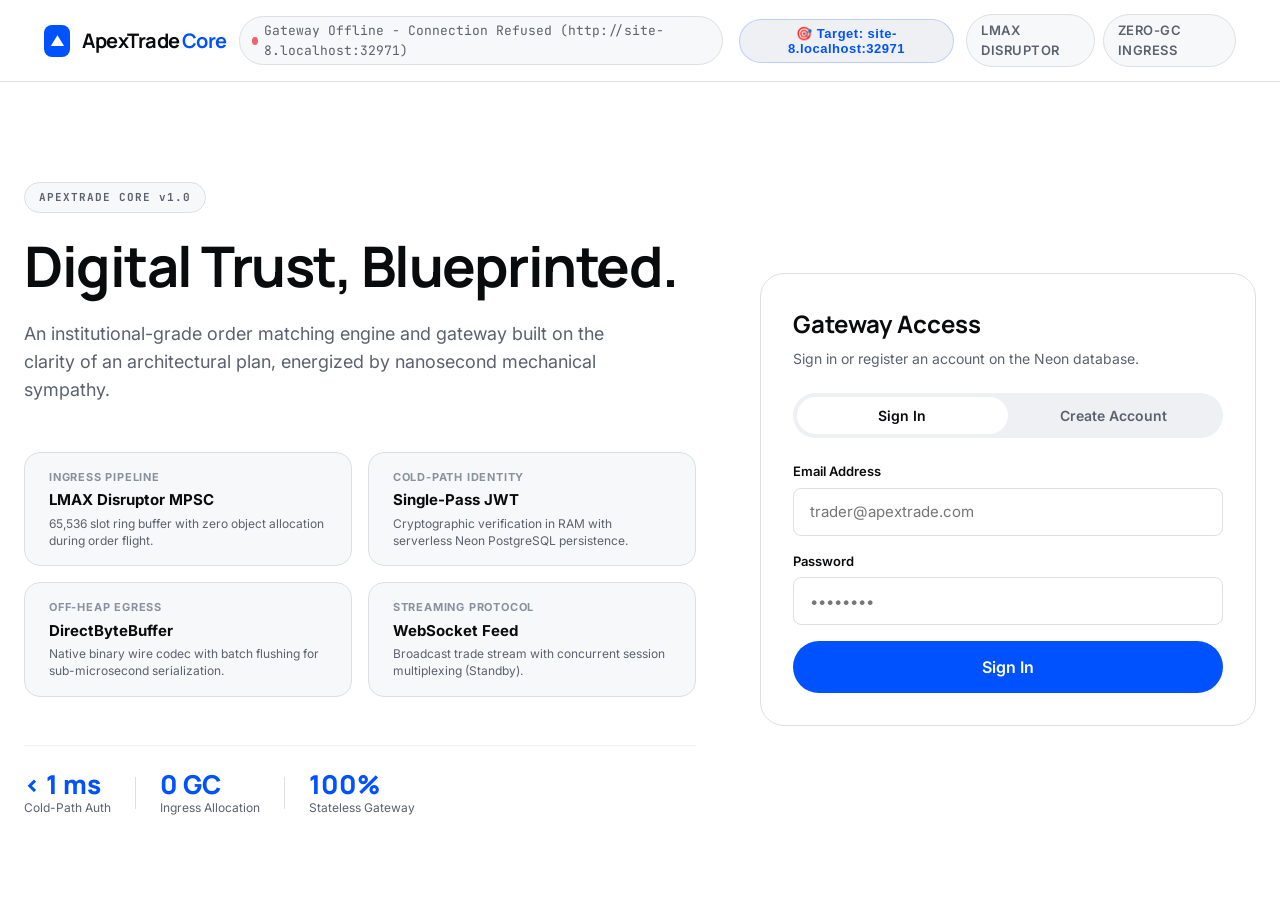
==== backend/apextrade-gateway/src/main/resources/static/index.html @ d6c696f5 "fix(core): unify userId-orderId parameter contract, egress flush telemetry & cloud auto-host detecti" ====
<!DOCTYPE html>
<html lang="en">
<head>
  <meta charset="UTF-8">
  <meta name="viewport" content="width=device-width, initial-scale=1.0">
  <title>ApexTrade Core // Digital Trust, Blueprinted</title>
  
  <!-- Google Fonts: Manrope (Headlines) & Inter (UI/Body) & JetBrains Mono (Terminal) -->
  <link rel="preconnect" href="https://fonts.googleapis.com">
  <link rel="preconnect" href="https://fonts.gstatic.com" crossorigin>
  <link href="https://fonts.googleapis.com/css2?family=Inter:wght@400;500;600;700&family=JetBrains+Mono:wght@400;500;700&family=Manrope:wght@400;600;700;800&display=swap" rel="stylesheet">
  
  <link rel="stylesheet" href="css/style.css">
</head>
<body>
  <div id="app-container">

    <!-- Global Header / Navigation -->
    <header class="coinbase-nav">
      <div class="nav-container">
        <div class="nav-brand">
          <div class="brand-glyph">▲</div>
          <span class="brand-name">ApexTrade<span class="brand-sub">Core</span></span>
          <div class="gateway-status-pill" id="gateway-indicator">
            <span class="status-dot dot-pending" id="gateway-dot"></span>
            <span id="gateway-status-text" class="status-text font-mono">Connecting...</span>
          </div>
        </div>

        <div class="nav-controls">
          <button type="button" id="btn-toggle-env" class="pill-tag btn-env" title="Toggle between Render Cloud and Localhost">
            ⚡ Target: Cloud (Render)
          </button>
          <div class="nav-specs-group">
            <span class="pill-tag">LMAX DISRUPTOR</span>
            <span class="pill-tag">ZERO-GC INGRESS</span>
          </div>
        </div>
      </div>
    </header>

    <!-- ==================== VIEW 1: HERO & AUTH GATE ==================== -->
    <section id="welcome-view" class="view active">
      <div class="hero-section">
        <div class="hero-container">
          
          <!-- Left Column: Architectural Plan & Value Prop -->
          <div class="hero-content">
            <div class="hero-badge-tag">APEXTRADE CORE v1.0</div>
            <h1 class="hero-headline">Digital Trust, Blueprinted.</h1>
            <p class="hero-subtext">
              An institutional-grade order matching engine and gateway built on the clarity of an architectural plan, energized by nanosecond mechanical sympathy.
            </p>

            <div class="hero-feature-grid">
              <div class="feature-card">
                <div class="feature-label">INGRESS PIPELINE</div>
                <div class="feature-value">LMAX Disruptor MPSC</div>
                <div class="feature-detail">65,536 slot ring buffer with zero object allocation during order flight.</div>
              </div>
              <div class="feature-card">
                <div class="feature-label">COLD-PATH IDENTITY</div>
                <div class="feature-value">Single-Pass JWT</div>
                <div class="feature-detail">Cryptographic verification in RAM with serverless Neon PostgreSQL persistence.</div>
              </div>
              <div class="feature-card">
                <div class="feature-label">OFF-HEAP EGRESS</div>
                <div class="feature-value">DirectByteBuffer</div>
                <div class="feature-detail">Native binary wire codec with batch flushing for sub-microsecond serialization.</div>
              </div>
              <div class="feature-card">
                <div class="feature-label">STREAMING PROTOCOL</div>
                <div class="feature-value">WebSocket Feed</div>
                <div class="feature-detail">Broadcast trade stream with concurrent session multiplexing (Standby).</div>
              </div>
            </div>

            <div class="hero-proof-strip">
              <div class="proof-item">
                <span class="proof-number">&lt; 1 ms</span>
                <span class="proof-label">Cold-Path Auth</span>
              </div>
              <div class="proof-divider"></div>
              <div class="proof-item">
                <span class="proof-number">0 GC</span>
                <span class="proof-label">Ingress Allocation</span>
              </div>
              <div class="proof-divider"></div>
              <div class="proof-item">
                <span class="proof-number">100%</span>
                <span class="proof-label">Stateless Gateway</span>
              </div>
            </div>
          </div>

          <!-- Right Column: Interactive Auth Gate / Launchpad -->
          <div class="hero-interactive">
            
            <!-- AUTH CARD: When unauthenticated -->
            <div id="auth-container" class="coinbase-card auth-card">
              <div class="auth-header">
                <h2 class="auth-title">Gateway Access</h2>
                <p class="auth-subtitle">Sign in or register an account on the Neon database.</p>
              </div>

              <!-- Segmented Pill Tabs -->
              <div class="segmented-control" role="tablist">
                <button type="button" class="tab-btn active" id="tab-login" data-tab="login">Sign In</button>
                <button type="button" class="tab-btn" id="tab-register" data-tab="register">Create Account</button>
              </div>

              <!-- Alert Banner -->
              <div id="auth-alert" class="alert-banner hidden"></div>

              <!-- LOGIN FORM -->
              <form id="form-login" class="coinbase-form" novalidate>
                <div class="form-field">
                  <label for="login-email">Email Address</label>
                  <input type="email" id="login-email" class="input-base" placeholder="trader@apextrade.com" required autocomplete="email">
                </div>
                <div class="form-field">
                  <label for="login-password">Password</label>
                  <input type="password" id="login-password" class="input-base" placeholder="••••••••" required autocomplete="current-password">
                </div>
                <button type="submit" id="btn-login-submit" class="btn btn-primary-cta">
                  <span>Sign In</span>
                </button>
              </form>

              <!-- REGISTER FORM -->
              <form id="form-register" class="coinbase-form hidden" novalidate>
                <div class="form-field">
                  <label for="reg-email">Email Address</label>
                  <input type="email" id="reg-email" class="input-base" placeholder="trader@apextrade.com" required autocomplete="email">
                </div>
                <div class="form-field">
                  <label for="reg-password">Password</label>
                  <input type="password" id="reg-password" class="input-base" placeholder="••••••••" required autocomplete="new-password">
                  <span class="field-hint">Must contain at least 6 characters</span>
                </div>
                <button type="submit" id="btn-register-submit" class="btn btn-primary-cta">
                  <span>Create Account</span>
                </button>
              </form>
            </div>

            <!-- LAUNCHPAD CARD: When authenticated -->
            <div id="launchpad-container" class="coinbase-card launchpad-card hidden">
              <div class="launchpad-header">
                <span class="tag-status tag-success">ACTIVE SESSION</span>
                <h2 class="launchpad-title">Trader Cockpit</h2>
                <p class="launchpad-subtitle">Identity validated in RAM. Ingress pipeline unlocked.</p>
              </div>

              <div class="user-profile-strip">
                <div class="user-avatar">▲</div>
                <div class="user-details">
                  <div class="user-role-tag" id="lp-user-role">ROLE_TRADER</div>
                  <div class="user-email-text" id="lp-user-email">trader@apextrade.com</div>
                  <div class="user-id-text font-mono">Assigned Trader ID: <strong id="lp-user-id">#--</strong></div>
                </div>
              </div>

              <!-- Dual-Asset In-Memory Ledger Strip -->
              <div class="user-balance-strip">
                <div class="balance-item">
                  <span class="balance-label">AVAILABLE USD</span>
                  <span class="balance-amount font-mono text-positive" id="lp-available-usd">$100,000.00</span>
                </div>
                <div class="balance-divider"></div>
                <div class="balance-item">
                  <span class="balance-label">AVAILABLE BTC</span>
                  <span class="balance-amount font-mono text-interactive" id="lp-available-btc">5.00000000 BTC</span>
                </div>
              </div>

              <div class="token-inspect-box">
                <span class="token-label">JSON WEB TOKEN (HMAC-SHA256)</span>
                <div class="token-value font-mono" id="lp-token-snippet">eyJhbGciOiJIUzI1Ni...</div>
              </div>

              <div class="launchpad-cta-block">
                <button id="btn-upgrade-terminal" class="btn btn-primary-cta btn-upgrade-pill">
                  <span>⚡ Enter Trading Terminal</span>
                </button>
                <button id="btn-logout" class="btn btn-secondary-pill">Sign Out</button>
              </div>

              <p class="launchpad-footnote">
                WebSocket market stream is held in standby mode for staging. Order placement will directly target the Ingress Disruptor.
              </p>
            </div>

          </div>

        </div>
      </div>
    </section>

    <!-- ==================== VIEW 2: TRADING TERMINAL ==================== -->
    <section id="terminal-view" class="view hidden">
      
      <!-- Terminal Sub-Navigation Bar -->
      <div class="terminal-subnav">
        <div class="subnav-container">
          <div class="subnav-left">
            <div class="market-pill">
              <span class="market-symbol">BTC / USDT</span>
              <span class="market-type">SPOT DMA</span>
            </div>
            <div class="subnav-stat">
              <span class="stat-label">REFERENCE PRICE</span>
              <span class="stat-value font-mono font-bold" id="ltp-display">50,000.00</span>
            </div>
            <div class="subnav-stat">
              <span class="stat-label">ROUNDTRIP LATENCY</span>
              <span class="stat-value font-mono text-interactive" id="latency-display">&lt; 1 ms</span>
            </div>
            <div class="subnav-stat">
              <span class="stat-label">AVAILABLE USD</span>
              <span class="stat-value font-mono font-bold text-positive" id="terminal-balance-usd">$100,000.00</span>
            </div>
            <div class="subnav-stat">
              <span class="stat-label">AVAILABLE BTC</span>
              <span class="stat-value font-mono font-bold text-interactive" id="terminal-balance-btc">5.00000000 BTC</span>
            </div>
            <div class="ws-indicator-tag" id="ws-status">
              <span class="status-dot dot-standby" id="ws-dot"></span>
              <span id="ws-status-text" class="status-text font-mono">WS STREAM: STANDBY</span>
            </div>
          </div>

          <div class="subnav-right">
            <div class="trader-chip">
              <span class="chip-avatar">▲</span>
              <span class="chip-email" id="terminal-user-email">trader@apex.trade</span>
              <span class="chip-id font-mono" id="terminal-user-id">#--</span>
            </div>
            <button id="btn-back-launchpad" class="btn btn-secondary-pill btn-sm">Launchpad</button>
            <button id="btn-terminal-logout" class="btn btn-ghost-link btn-sm">Sign Out</button>
          </div>
        </div>
      </div>

      <!-- Main Terminal Layout -->
      <main class="terminal-layout">
        <div class="terminal-container">

          <!-- Column 1: Order Placement Form (DMA Ingress) -->
          <section class="coinbase-card panel-order-entry">
            <div class="card-header">
              <h2 class="card-heading">Direct Market Access</h2>
              <span class="card-subheading">Post order to Ingress Disruptor</span>
            </div>

            <div class="card-body">
              <!-- Side Toggle: 56px Rounded Pill Toggle -->
              <div class="side-pill-group" role="group">
                <button type="button" class="side-btn active-buy" id="btn-side-buy" data-side="BUY">BUY</button>
                <button type="button" class="side-btn" id="btn-side-sell" data-side="SELL">SELL</button>
              </div>

              <!-- Type Toggle: 100000px Pill Tags -->
              <div class="type-pill-group" role="group">
                <button type="button" class="type-btn active" id="btn-type-limit" data-type="LIMIT">LIMIT</button>
                <button type="button" class="type-btn" id="btn-type-market" data-type="MARKET">MARKET</button>
              </div>

              <!-- Order Form -->
              <form id="order-form" class="order-entry-form" novalidate>
                <!-- Price Field -->
                <div class="form-field" id="group-price">
                  <label for="input-price">Limit Price (USDT)</label>
                  <div class="input-stepper-box">
                    <button type="button" class="stepper-btn" id="btn-price-minus">-10</button>
                    <input type="number" id="input-price" class="input-base input-stepper font-mono" value="50000" min="1" step="any" required>
                    <button type="button" class="stepper-btn" id="btn-price-plus">+10</button>
                  </div>
                  <div class="quick-preset-row">
                    <button type="button" class="preset-tag" data-price-offset="-50">-50</button>
                    <button type="button" class="preset-tag" data-price-offset="-10">-10</button>
                    <button type="button" class="preset-tag" data-price-offset="0">REF</button>
                    <button type="button" class="preset-tag" data-price-offset="10">+10</button>
                    <button type="button" class="preset-tag" data-price-offset="50">+50</button>
                  </div>
                </div>

                <!-- Quantity Field -->
                <div class="form-field" id="group-qty">
                  <label for="input-qty">Quantity</label>
                  <div class="input-stepper-box">
                    <button type="button" class="stepper-btn" id="btn-qty-minus">-10</button>
                    <input type="number" id="input-qty" class="input-base input-stepper font-mono" value="10" min="1" step="any" required>
                    <button type="button" class="stepper-btn" id="btn-qty-plus">+10</button>
                  </div>
                  <div class="quick-preset-row">
                    <button type="button" class="preset-tag" data-qty="10">10</button>
                    <button type="button" class="preset-tag" data-qty="50">50</button>
                    <button type="button" class="preset-tag" data-qty="100">100</button>
                    <button type="button" class="preset-tag" data-qty="500">500</button>
                  </div>
                </div>

                <!-- Est. Notional -->
                <div class="notional-summary">
                  <span class="notional-label">Estimated Notional:</span>
                  <span class="notional-value font-mono font-bold" id="summary-notional">500,000 USDT</span>
                </div>

                <!-- Real-time Asset Margin / Inventory Check -->
                <div class="margin-check-row">
                  <span class="margin-check-label" id="form-margin-label">Required USD:</span>
                  <span class="margin-check-value font-mono" id="form-available-margin">Available: $100,000.00</span>
                </div>

                <!-- Signature 56px Pill Submit Button -->
                <button type="submit" id="btn-submit-order" class="btn btn-order-submit btn-buy-cta">
                  Submit BUY Limit Order
                </button>
              </form>

              <!-- Ingress Cross Test Helper -->
              <div class="test-helper-card">
                <span class="helper-label">INGRESS VERIFICATION</span>
                <button type="button" id="btn-demo-cross" class="btn btn-secondary-pill btn-block btn-sm">
                  ⚡ Fire Cross Test (Buy @ 50000 + Sell @ 50000)
                </button>
              </div>

              <!-- Order Status Banner -->
              <div id="order-status-banner" class="status-banner hidden">
                <div class="status-banner-content">
                  <span class="banner-title" id="banner-title">ORDER SUBMITTED</span>
                  <span class="banner-desc font-mono" id="banner-desc">--</span>
                </div>
              </div>

            </div>
          </section>

          <!-- Column 2: My Active Orders -->
          <section class="coinbase-card panel-orders">
            <div class="card-header flex-between">
              <div>
                <h2 class="card-heading">My Active Orders</h2>
                <span class="card-subheading">Orders staged in local session</span>
              </div>
              <div class="header-action-group">
                <span class="count-pill font-mono" id="my-orders-count">0</span>
                <button type="button" id="btn-clear-orders" class="btn btn-ghost-link btn-xs">Clear</button>
              </div>
            </div>

            <div class="table-wrapper">
              <table class="coinbase-table" id="table-my-orders">
                <thead>
                  <tr>
                    <th>Order ID</th>
                    <th>Time</th>
                    <th>Side</th>
                    <th>Type</th>
                    <th>Price</th>
                    <th>Qty</th>
                    <th>Status</th>
                    <th>Action</th>
                  </tr>
                </thead>
                <tbody id="my-orders-tbody">
                  <tr class="empty-row" id="my-orders-empty">
                    <td colspan="8">No active orders placed yet in this session.</td>
                  </tr>
                </tbody>
              </table>
            </div>
          </section>

          <!-- Column 3: Gateway Ingress Audit Trail -->
          <section class="coinbase-card panel-audit">
            <div class="card-header flex-between">
              <div>
                <h2 class="card-heading">Gateway Audit Trail</h2>
                <span class="card-subheading">Real-time HTTP ingress latency & response log</span>
              </div>
              <button type="button" id="btn-clear-audit" class="btn btn-ghost-link btn-xs">Clear Log</button>
            </div>

            <div class="table-wrapper" id="audit-container">
              <table class="coinbase-table" id="table-audit">
                <thead>
                  <tr>
                    <th>Time</th>
                    <th>Event</th>
                    <th>HTTP</th>
                    <th>Latency</th>
                    <th>Details</th>
                  </tr>
                </thead>
                <tbody id="audit-tbody">
                  <tr class="empty-row" id="audit-empty">
                    <td colspan="5">Gateway ingress audit log ready. Awaiting requests...</td>
                  </tr>
                </tbody>
              </table>
            </div>
          </section>

        </div>
      </main>
    </section>

  </div>

  <script src="js/app.js"></script>
</body>
</html>
---- backend/apextrade-gateway/src/main/resources/static/css/style.css ----
/* ==========================================================================
   ApexTrade Core — Coinbase Spain Design System
   "Digital Trust, Blueprinted."
   ========================================================================== */

:root {
  /* Colors */
  --color-coinbase-blue: #0052ff;
  --color-interactive-blue: #578bfa;
  --color-pure-white: #ffffff;
  --color-midnight: #0a0b0d;
  --color-slate: #5b616e;
  --color-ash: #8a919e;
  --color-frost: #f7f8f9;
  --color-cloud: #eef0f3;
  --color-pewter: #dedfe2;
  --color-charcoal: #141519;
  --color-positive-green: #27ad75;
  --color-negative-red: #f0616d;

  /* Typography Fonts */
  --font-display: 'Manrope', -apple-system, BlinkMacSystemFont, "Segoe UI", Roboto, sans-serif;
  --font-sans: 'Inter', -apple-system, BlinkMacSystemFont, "Segoe UI", Roboto, sans-serif;
  --font-mono: 'JetBrains Mono', 'SF Mono', Menlo, Monaco, Consolas, monospace;

  /* Typography Scale */
  --text-caption: 13px;
  --leading-caption: 1.54;
  --text-body: 16px;
  --leading-body: 1.5;
  --text-subheading: 18px;
  --leading-subheading: 1.56;
  --text-heading-sm: 24px;
  --leading-heading-sm: 1.25;
  --text-heading: 36px;
  --leading-heading: 1.15;
  --text-heading-lg: 56px;
  --leading-heading-lg: 1.05;

  /* Spacing Scale */
  --spacing-8: 8px;
  --spacing-16: 16px;
  --spacing-24: 24px;
  --spacing-32: 32px;
  --spacing-48: 48px;
  --spacing-64: 64px;
  --spacing-80: 80px;

  /* Border Radii */
  --radius-buttons: 56px;
  --radius-cards: 24px;
  --radius-inputs: 8px;
  --radius-tags: 100000px;
}

/* ==========================================================================
   Base & Reset
   ========================================================================== */

* {
  box-sizing: border-box;
  margin: 0;
  padding: 0;
  -webkit-font-smoothing: antialiased;
  -moz-osx-font-smoothing: grayscale;
}

body {
  background-color: var(--color-pure-white);
  color: var(--color-midnight);
  font-family: var(--font-sans);
  font-size: var(--text-body);
  line-height: var(--leading-body);
  min-height: 100vh;
}

.font-mono {
  font-family: var(--font-mono) !important;
}

.font-bold {
  font-weight: 700 !important;
}

/* Scrollbar */
::-webkit-scrollbar {
  width: 6px;
  height: 6px;
}
::-webkit-scrollbar-track {
  background: var(--color-frost);
}
::-webkit-scrollbar-thumb {
  background: var(--color-pewter);
  border-radius: var(--radius-tags);
}
::-webkit-scrollbar-thumb:hover {
  background: var(--color-ash);
}

/* ==========================================================================
   Global Navigation Bar
   ========================================================================== */

.coinbase-nav {
  background-color: var(--color-pure-white);
  border-bottom: 1px solid var(--color-pewter);
  position: sticky;
  top: 0;
  z-index: 100;
}

.nav-container {
  max-width: 1240px;
  margin: 0 auto;
  padding: 14px var(--spacing-24);
  display: flex;
  align-items: center;
  justify-content: space-between;
  gap: var(--spacing-16);
}

.nav-brand {
  display: flex;
  align-items: center;
  gap: 12px;
}

.brand-glyph {
  width: 32px;
  height: 32px;
  background-color: var(--color-coinbase-blue);
  color: var(--color-pure-white);
  border-radius: 8px;
  display: flex;
  align-items: center;
  justify-content: center;
  font-size: 14px;
  font-weight: 800;
}

.brand-name {
  font-family: var(--font-display);
  font-size: 20px;
  font-weight: 700;
  color: var(--color-midnight);
  letter-spacing: -0.5px;
}

.brand-sub {
  color: var(--color-coinbase-blue);
  margin-left: 2px;
}

.gateway-status-pill {
  display: inline-flex;
  align-items: center;
  gap: 6px;
  background: var(--color-frost);
  border: 1px solid var(--color-pewter);
  padding: 4px 12px;
  border-radius: var(--radius-tags);
  font-size: var(--text-caption);
  color: var(--color-slate);
}

.status-dot {
  width: 8px;
  height: 8px;
  border-radius: 50%;
  display: inline-block;
}

.status-dot.dot-online {
  background-color: var(--color-positive-green);
}

.status-dot.dot-offline {
  background-color: var(--color-negative-red);
}

.status-dot.dot-pending,
.status-dot.dot-standby {
  background-color: var(--color-coinbase-blue);
}

.nav-controls {
  display: flex;
  align-items: center;
  gap: 12px;
}

.pill-tag {
  display: inline-flex;
  align-items: center;
  padding: 6px 14px;
  background-color: var(--color-frost);
  border: 1px solid var(--color-pewter);
  border-radius: var(--radius-tags);
  font-size: var(--text-caption);
  font-weight: 600;
  color: var(--color-slate);
  letter-spacing: 0.5px;
}

.btn-env {
  background-color: var(--color-cloud);
  color: var(--color-coinbase-blue);
  border: 1px solid rgba(0, 82, 255, 0.2);
  cursor: pointer;
  transition: all 0.2s;
}

.btn-env:hover {
  background-color: #e2e8f5;
  border-color: var(--color-coinbase-blue);
}

.nav-specs-group {
  display: flex;
  gap: 8px;
}

@media (max-width: 768px) {
  .nav-specs-group {
    display: none;
  }
}

/* ==========================================================================
   Views Management
   ========================================================================== */

.view {
  min-height: calc(100vh - 65px);
  display: flex;
  flex-direction: column;
}

.hidden,
.view.hidden {
  display: none !important;
}

/* ==========================================================================
   VIEW 1: Hero & Auth Section (2-Column Architectural Layout)
   ========================================================================== */

.hero-section {
  background: var(--color-pure-white);
  padding: var(--spacing-64) var(--spacing-24);
  flex: 1;
  display: flex;
  align-items: center;
}

.hero-container {
  max-width: 1240px;
  margin: 0 auto;
  width: 100%;
  display: grid;
  grid-template-columns: 1.15fr 0.85fr;
  gap: var(--spacing-64);
  align-items: center;
}

@media (max-width: 960px) {
  .hero-container {
    grid-template-columns: 1fr;
    gap: var(--spacing-48);
  }
}

.hero-badge-tag {
  display: inline-block;
  padding: 6px 14px;
  background-color: var(--color-frost);
  border: 1px solid var(--color-pewter);
  color: var(--color-slate);
  font-family: var(--font-mono);
  font-size: 11px;
  font-weight: 700;
  letter-spacing: 1px;
  border-radius: var(--radius-tags);
  margin-bottom: var(--spacing-24);
}

.hero-headline {
  font-family: var(--font-display);
  font-size: var(--text-heading-lg);
  line-height: var(--leading-heading-lg);
  font-weight: 700;
  color: var(--color-midnight);
  letter-spacing: -1.5px;
  margin-bottom: var(--spacing-24);
}

.hero-subtext {
  font-size: var(--text-subheading);
  line-height: var(--leading-subheading);
  color: var(--color-slate);
  max-width: 580px;
  margin-bottom: var(--spacing-48);
}

.hero-feature-grid {
  display: grid;
  grid-template-columns: 1fr 1fr;
  gap: var(--spacing-16);
  margin-bottom: var(--spacing-48);
}

@media (max-width: 540px) {
  .hero-feature-grid {
    grid-template-columns: 1fr;
  }
}

.feature-card {
  background: var(--color-frost);
  border: 1px solid var(--color-pewter);
  border-radius: 16px;
  padding: var(--spacing-16) var(--spacing-24);
}

.feature-label {
  font-size: 11px;
  font-weight: 700;
  letter-spacing: 0.8px;
  color: var(--color-ash);
  margin-bottom: 4px;
}

.feature-value {
  font-size: 15px;
  font-weight: 700;
  color: var(--color-midnight);
  margin-bottom: 4px;
}

.feature-detail {
  font-size: 12px;
  line-height: 1.4;
  color: var(--color-slate);
}

.hero-proof-strip {
  display: flex;
  align-items: center;
  gap: var(--spacing-24);
  padding-top: var(--spacing-24);
  border-top: 1px solid var(--color-cloud);
}

.proof-item {
  display: flex;
  flex-direction: column;
}

.proof-number {
  font-family: var(--font-display);
  font-size: 26px;
  font-weight: 800;
  color: var(--color-coinbase-blue);
  line-height: 1.1;
}

.proof-label {
  font-size: 12px;
  color: var(--color-slate);
}

.proof-divider {
  width: 1px;
  height: 32px;
  background-color: var(--color-pewter);
}

/* ==========================================================================
   Cards (Coinbase Elevation: 24px radius, pure color blocks, no shadows)
   ========================================================================== */

.coinbase-card {
  background: var(--color-pure-white);
  border: 1px solid var(--color-pewter);
  border-radius: var(--radius-cards);
  padding: var(--spacing-32);
  box-shadow: none !important;
}

.auth-header {
  margin-bottom: var(--spacing-24);
}

.auth-title {
  font-family: var(--font-display);
  font-size: var(--text-heading-sm);
  font-weight: 700;
  color: var(--color-midnight);
  margin-bottom: 6px;
}

.auth-subtitle {
  font-size: 14px;
  color: var(--color-slate);
}

/* Segmented Control (Pill Tabs) */
.segmented-control {
  display: flex;
  background: var(--color-cloud);
  padding: 4px;
  border-radius: var(--radius-tags);
  margin-bottom: var(--spacing-24);
}

.tab-btn {
  flex: 1;
  padding: 10px 0;
  border: none;
  background: transparent;
  color: var(--color-slate);
  font-family: var(--font-sans);
  font-size: 14px;
  font-weight: 600;
  border-radius: var(--radius-tags);
  cursor: pointer;
  transition: all 0.2s;
  text-align: center;
}

.tab-btn.active {
  background: var(--color-pure-white);
  color: var(--color-midnight);
}

/* Forms & Inputs */
.coinbase-form {
  display: flex;
  flex-direction: column;
  gap: var(--spacing-16);
  animation: tabFadeIn 0.22s ease-out;
}

@keyframes tabFadeIn {
  from {
    opacity: 0;
    transform: translateY(6px);
  }
  to {
    opacity: 1;
    transform: translateY(0);
  }
}

.form-field {
  display: flex;
  flex-direction: column;
  gap: 6px;
}

.form-field label {
  font-size: 13px;
  font-weight: 600;
  color: var(--color-midnight);
}

.input-base {
  width: 100%;
  height: 48px;
  padding: 0 16px;
  background: var(--color-pure-white);
  border: 1px solid var(--color-pewter);
  border-radius: var(--radius-inputs);
  font-family: var(--font-sans);
  font-size: 15px;
  color: var(--color-midnight);
  outline: none;
  transition: border-color 0.2s;
}

.input-base:focus {
  border-color: var(--color-coinbase-blue);
  box-shadow: 0 0 0 1px var(--color-coinbase-blue);
}

.field-hint {
  font-size: 11px;
  color: var(--color-ash);
}

/* Alert Banner */
.alert-banner {
  padding: 12px 16px;
  border-radius: var(--radius-inputs);
  font-size: 13px;
  line-height: 1.4;
  margin-bottom: var(--spacing-16);
}

.alert-banner.alert-error {
  background-color: #fdebee;
  border: 1px solid rgba(240, 97, 109, 0.4);
  color: var(--color-negative-red);
}

.alert-banner.alert-success {
  background-color: #eaf7f1;
  border: 1px solid rgba(39, 173, 117, 0.4);
  color: var(--color-positive-green);
}

/* ==========================================================================
   Buttons (Coinbase Spain Signatures)
   ========================================================================== */

.btn {
  font-family: var(--font-sans);
  font-weight: 600;
  border: none;
  cursor: pointer;
  display: inline-flex;
  align-items: center;
  justify-content: center;
  text-decoration: none;
  transition: all 0.2s;
}

/* Primary CTA: 56px border-radius pill button */
.btn-primary-cta {
  background-color: var(--color-coinbase-blue);
  color: var(--color-pure-white);
  border-radius: var(--radius-buttons);
  padding: 14px 28px;
  font-size: 16px;
  font-weight: 600;
  width: 100%;
  height: 52px;
}

.btn-primary-cta:hover {
  background-color: #0045d8;
}

.btn-upgrade-pill {
  height: 56px;
  font-size: 16px;
}

/* Secondary Pill Button */
.btn-secondary-pill {
  background-color: var(--color-cloud);
  color: var(--color-midnight);
  border-radius: var(--radius-tags);
  padding: 10px 22px;
  font-size: 14px;
}

.btn-secondary-pill:hover {
  background-color: var(--color-pewter);
}

/* Ghost Link Button */
.btn-ghost-link {
  background: transparent;
  color: var(--color-interactive-blue);
  font-size: 13px;
  padding: 4px 8px;
}

.btn-ghost-link:hover {
  text-decoration: underline;
}

.btn-sm {
  height: 36px;
  padding: 0 16px;
  font-size: 13px;
}

.btn-xs {
  height: 28px;
  padding: 0 10px;
  font-size: 12px;
}

.btn-block {
  width: 100%;
}

/* ==========================================================================
   Launchpad Screen (Session Overview)
   ========================================================================== */

.launchpad-card {
  padding: var(--spacing-32);
}

.launchpad-header {
  margin-bottom: var(--spacing-24);
}

.tag-status {
  display: inline-block;
  padding: 4px 10px;
  border-radius: var(--radius-tags);
  font-family: var(--font-mono);
  font-size: 10px;
  font-weight: 700;
  margin-bottom: 8px;
}

.tag-success {
  background-color: #eaf7f1;
  color: var(--color-positive-green);
}

.launchpad-title {
  font-family: var(--font-display);
  font-size: 26px;
  font-weight: 700;
  color: var(--color-midnight);
  margin-bottom: 4px;
}

.launchpad-subtitle {
  font-size: 14px;
  color: var(--color-slate);
}

.user-profile-strip {
  display: flex;
  align-items: center;
  gap: 16px;
  padding: var(--spacing-16);
  background: var(--color-frost);
  border-radius: 16px;
  margin-bottom: var(--spacing-16);
}

.user-avatar {
  width: 44px;
  height: 44px;
  background-color: var(--color-coinbase-blue);
  color: var(--color-pure-white);
  border-radius: 50%;
  display: flex;
  align-items: center;
  justify-content: center;
  font-size: 16px;
  font-weight: 800;
}

.user-details {
  flex: 1;
}

.user-role-tag {
  font-size: 10px;
  font-family: var(--font-mono);
  font-weight: 700;
  color: var(--color-coinbase-blue);
  letter-spacing: 0.5px;
}

.user-email-text {
  font-size: 17px;
  font-weight: 700;
  color: var(--color-midnight);
}

.user-id-text {
  font-size: 13px;
  color: var(--color-slate);
}

/* Dual-Asset Ledger Strip */
.user-balance-strip {
  display: flex;
  align-items: center;
  justify-content: space-between;
  padding: 12px 16px;
  background: var(--color-pure-white);
  border: 1px solid var(--color-pewter);
  border-radius: 12px;
  margin-bottom: var(--spacing-16);
}

.balance-item {
  display: flex;
  flex-direction: column;
  gap: 2px;
}

.balance-label {
  font-size: 10px;
  font-weight: 700;
  letter-spacing: 0.6px;
  color: var(--color-ash);
}

.balance-amount {
  font-size: 15px;
  font-weight: 700;
  color: var(--color-midnight);
}

.balance-divider {
  width: 1px;
  height: 28px;
  background-color: var(--color-pewter);
}

.text-positive {
  color: var(--color-positive-green) !important;
}

.text-danger {
  color: var(--color-negative-red) !important;
}

.margin-check-row {
  display: flex;
  justify-content: space-between;
  align-items: center;
  font-size: 12px;
  color: var(--color-slate);
  margin-top: 6px;
  margin-bottom: var(--spacing-16);
  padding: 0 4px;
}

.margin-check-value {
  font-weight: 600;
  color: var(--color-midnight);
}

.token-inspect-box {
  background: var(--color-frost);
  border: 1px solid var(--color-pewter);
  border-radius: 12px;
  padding: 12px 16px;
  margin-bottom: var(--spacing-24);
}

.token-label {
  font-size: 10px;
  font-weight: 700;
  letter-spacing: 0.8px;
  color: var(--color-ash);
  display: block;
  margin-bottom: 4px;
}

.token-value {
  font-size: 12px;
  color: var(--color-slate);
  word-break: break-all;
}

.launchpad-cta-block {
  display: flex;
  flex-direction: column;
  gap: 10px;
  margin-bottom: var(--spacing-16);
}

.launchpad-footnote {
  font-size: 12px;
  line-height: 1.4;
  color: var(--color-ash);
  text-align: center;
}

/* ==========================================================================
   VIEW 2: Trading Terminal Layout
   ========================================================================== */

#terminal-view {
  background-color: var(--color-frost);
}

.terminal-subnav {
  background-color: var(--color-pure-white);
  border-bottom: 1px solid var(--color-pewter);
  padding: 10px var(--spacing-24);
}

.subnav-container {
  max-width: 1400px;
  margin: 0 auto;
  display: flex;
  align-items: center;
  justify-content: space-between;
  gap: var(--spacing-16);
  flex-wrap: wrap;
}

.subnav-left, .subnav-right {
  display: flex;
  align-items: center;
  gap: var(--spacing-16);
}

.market-pill {
  display: flex;
  align-items: center;
  gap: 8px;
  padding: 6px 12px;
  background-color: var(--color-cloud);
  border-radius: var(--radius-tags);
}

.market-symbol {
  font-weight: 700;
  font-size: 14px;
  color: var(--color-midnight);
}

.market-type {
  font-size: 10px;
  font-weight: 700;
  color: var(--color-coinbase-blue);
  background: var(--color-pure-white);
  padding: 2px 6px;
  border-radius: var(--radius-tags);
}

.subnav-stat {
  display: flex;
  flex-direction: column;
}

.stat-label {
  font-size: 9px;
  font-weight: 700;
  letter-spacing: 0.8px;
  color: var(--color-ash);
}

.stat-value {
  font-size: 14px;
  color: var(--color-midnight);
}

.text-interactive {
  color: var(--color-coinbase-blue) !important;
}

.ws-indicator-tag {
  display: inline-flex;
  align-items: center;
  gap: 6px;
  background: var(--color-cloud);
  padding: 4px 10px;
  border-radius: var(--radius-tags);
  font-size: 11px;
}

.trader-chip {
  display: flex;
  align-items: center;
  gap: 8px;
  background: var(--color-frost);
  border: 1px solid var(--color-pewter);
  padding: 4px 12px;
  border-radius: var(--radius-tags);
  font-size: 13px;
}

.chip-avatar {
  font-size: 11px;
  color: var(--color-coinbase-blue);
}

.chip-email {
  font-weight: 600;
}

.chip-id {
  color: var(--color-slate);
}

/* Terminal Grid */
.terminal-layout {
  padding: var(--spacing-24);
  flex: 1;
}

.terminal-container {
  max-width: 1400px;
  margin: 0 auto;
  display: grid;
  grid-template-columns: 360px 1.2fr 1fr;
  gap: var(--spacing-24);
  align-items: start;
}

@media (max-width: 1200px) {
  .terminal-container {
    grid-template-columns: 1fr;
  }
}

.card-header {
  margin-bottom: var(--spacing-24);
}

.card-header.flex-between {
  display: flex;
  align-items: center;
  justify-content: space-between;
}

.card-heading {
  font-family: var(--font-display);
  font-size: 18px;
  font-weight: 700;
  color: var(--color-midnight);
}

.card-subheading {
  font-size: 12px;
  color: var(--color-slate);
}

.header-action-group {
  display: flex;
  align-items: center;
  gap: 8px;
}

.count-pill {
  background: var(--color-cloud);
  padding: 2px 8px;
  border-radius: var(--radius-tags);
  font-size: 11px;
  font-weight: 700;
}

/* Side Toggle: 56px Pill Toggle */
.side-pill-group {
  display: flex;
  background: var(--color-cloud);
  padding: 4px;
  border-radius: var(--radius-buttons);
  margin-bottom: var(--spacing-16);
}

.side-btn {
  flex: 1;
  height: 44px;
  border: none;
  background: transparent;
  font-family: var(--font-sans);
  font-size: 14px;
  font-weight: 700;
  border-radius: var(--radius-buttons);
  cursor: pointer;
  color: var(--color-slate);
  transition: all 0.2s;
}

.side-btn.active-buy {
  background-color: var(--color-positive-green);
  color: var(--color-pure-white);
}

.side-btn.active-sell {
  background-color: var(--color-negative-red);
  color: var(--color-pure-white);
}

/* Type Toggle: 100000px Pill Tags */
.type-pill-group {
  display: flex;
  gap: 8px;
  margin-bottom: var(--spacing-24);
}

.type-btn {
  flex: 1;
  height: 36px;
  background: var(--color-frost);
  border: 1px solid var(--color-pewter);
  border-radius: var(--radius-tags);
  font-size: 12px;
  font-weight: 600;
  color: var(--color-slate);
  cursor: pointer;
  transition: all 0.2s;
}

.type-btn.active {
  background-color: var(--color-midnight);
  color: var(--color-pure-white);
  border-color: var(--color-midnight);
}

/* Stepper Input */
.input-stepper-box {
  display: flex;
  align-items: center;
  border: 1px solid var(--color-pewter);
  border-radius: var(--radius-inputs);
  overflow: hidden;
  background: var(--color-pure-white);
}

.stepper-btn {
  width: 44px;
  height: 44px;
  background: var(--color-frost);
  border: none;
  font-family: var(--font-mono);
  font-size: 13px;
  font-weight: 700;
  color: var(--color-midnight);
  cursor: pointer;
  transition: background-color 0.2s;
}

.stepper-btn:hover {
  background-color: var(--color-cloud);
}

.input-stepper {
  border: none;
  border-radius: 0;
  text-align: center;
  font-size: 16px;
  font-weight: 600;
  height: 44px;
}

.input-stepper:focus {
  box-shadow: none;
}

.quick-preset-row {
  display: flex;
  gap: 4px;
  margin-top: 6px;
}

.preset-tag {
  flex: 1;
  padding: 4px 0;
  background: var(--color-frost);
  border: 1px solid var(--color-pewter);
  border-radius: 6px;
  font-size: 11px;
  font-family: var(--font-mono);
  color: var(--color-slate);
  cursor: pointer;
  transition: all 0.2s;
}

.preset-tag:hover {
  background: var(--color-cloud);
  color: var(--color-midnight);
}

.notional-summary {
  display: flex;
  justify-content: space-between;
  padding: 12px var(--spacing-16);
  background: var(--color-frost);
  border-radius: var(--radius-inputs);
  margin-bottom: var(--spacing-16);
  font-size: 13px;
}

.notional-label {
  color: var(--color-slate);
}

.notional-value {
  color: var(--color-midnight);
}

.btn-order-submit {
  height: 52px;
  width: 100%;
  border-radius: var(--radius-buttons);
  font-size: 15px;
  font-weight: 700;
  margin-bottom: var(--spacing-16);
}

.btn-buy-cta {
  background-color: var(--color-positive-green);
  color: var(--color-pure-white);
}
.btn-buy-cta:hover {
  background-color: #219966;
}

.btn-sell-cta {
  background-color: var(--color-negative-red);
  color: var(--color-pure-white);
}
.btn-sell-cta:hover {
  background-color: #db4f5b;
}

.test-helper-card {
  padding-top: var(--spacing-16);
  border-top: 1px solid var(--color-cloud);
}

.helper-label {
  font-size: 10px;
  font-weight: 700;
  letter-spacing: 0.8px;
  color: var(--color-ash);
  display: block;
  margin-bottom: 6px;
}

/* Status Banner */
.status-banner {
  padding: 12px 16px;
  border-radius: var(--radius-inputs);
  margin-top: var(--spacing-16);
}

.status-banner.banner-success {
  background-color: #eaf7f1;
  border: 1px solid rgba(39, 173, 117, 0.4);
}

.status-banner.banner-error {
  background-color: #fdebee;
  border: 1px solid rgba(240, 97, 109, 0.4);
}

.banner-title {
  display: block;
  font-size: 12px;
  font-weight: 700;
  margin-bottom: 2px;
}

.banner-desc {
  font-size: 11px;
}

/* ==========================================================================
   Coinbase Modern Tables
   ========================================================================== */

.table-wrapper {
  overflow-x: auto;
  max-height: 520px;
}

.coinbase-table {
  width: 100%;
  border-collapse: collapse;
  text-align: left;
  font-size: 13px;
}

.coinbase-table th {
  padding: 10px 14px;
  font-size: 11px;
  font-weight: 600;
  letter-spacing: 0.5px;
  color: var(--color-slate);
  background-color: var(--color-frost);
  border-bottom: 1px solid var(--color-pewter);
  position: sticky;
  top: 0;
  z-index: 10;
}

.coinbase-table td {
  padding: 12px 14px;
  border-bottom: 1px solid var(--color-cloud);
  color: var(--color-midnight);
}

.coinbase-table tr:hover td {
  background-color: var(--color-frost);
}

.empty-row td {
  text-align: center;
  color: var(--color-ash);
  padding: var(--spacing-48) var(--spacing-16);
}

/* Table Badges & Status */
.badge-side {
  display: inline-block;
  padding: 2px 8px;
  border-radius: var(--radius-tags);
  font-size: 11px;
  font-weight: 700;
  font-family: var(--font-mono);
}

.badge-buy {
  background-color: #eaf7f1;
  color: var(--color-positive-green);
}

.badge-sell {
  background-color: #fdebee;
  color: var(--color-negative-red);
}

.badge-type {
  font-size: 11px;
  font-weight: 600;
  color: var(--color-slate);
}

.status-pill {
  display: inline-block;
  padding: 2px 8px;
  border-radius: var(--radius-tags);
  font-size: 10px;
  font-weight: 700;
  font-family: var(--font-mono);
}

.status-queued {
  background-color: var(--color-cloud);
  color: var(--color-midnight);
}

.status-filled {
  background-color: #eaf7f1;
  color: var(--color-positive-green);
  border: 1px solid rgba(39, 173, 117, 0.3);
}

.status-pending_cancel,
.status-pending-cancel {
  background-color: #fef7e0;
  color: #b06000;
  border: 1px solid rgba(255, 179, 0, 0.4);
}

.status-resting {
  background-color: #e8f0fe;
  color: var(--color-coinbase-blue);
  border: 1px solid rgba(0, 82, 255, 0.3);
}

.status-cancelled {
  background-color: var(--color-frost);
  color: var(--color-ash);
}

.ltp-flash-up {
  color: var(--color-positive-green) !important;
  text-shadow: 0 0 8px rgba(39, 173, 117, 0.6);
  transition: all 0.3s ease;
}

.ltp-flash-down {
  color: var(--color-negative-red) !important;
  text-shadow: 0 0 8px rgba(240, 97, 109, 0.6);
  transition: all 0.3s ease;
}

.btn-cancel {
  background-color: transparent;
  color: var(--color-negative-red);
  border: 1px solid rgba(240, 97, 109, 0.3);
  border-radius: var(--radius-tags);
  padding: 3px 10px;
  font-size: 11px;
  font-weight: 600;
  cursor: pointer;
  transition: all 0.2s;
}

.btn-cancel:hover {
  background-color: var(--color-negative-red);
  color: var(--color-pure-white);
}

.btn-cancel:disabled {
  opacity: 0.3;
  cursor: not-allowed;
  border-color: transparent;
  color: var(--color-ash);
}


/* Utility Text Classes */
.text-positive, .text-success {
  color: var(--color-positive-green) !important;
}

.text-negative, .text-sell {
  color: var(--color-negative-red) !important;
}

.text-slate, .text-secondary {
  color: var(--color-slate) !important;
}

.text-muted {
  color: var(--color-ash) !important;
}

.text-cyan {
  color: var(--color-coinbase-blue) !important;
}
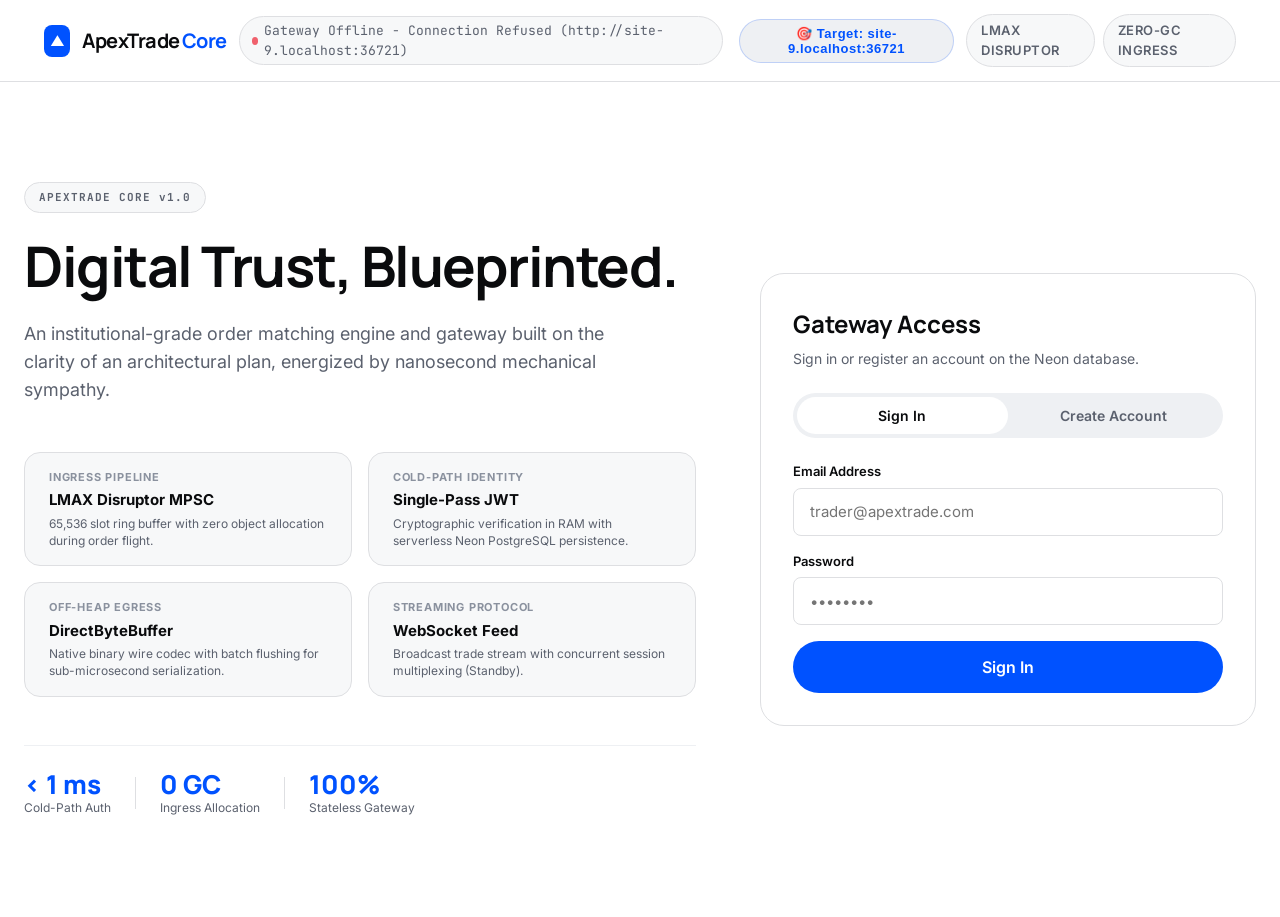
==== commit 8f00f4c5: "feat(core): implement self-trade prevention (CANCEL_MAKER), partial fill tracking, and reactive orde" ====
--- a/backend/apextrade-gateway/src/main/resources/static/index.html
+++ b/backend/apextrade-gateway/src/main/resources/static/index.html
@@ -165,12 +165,12 @@
               <div class="user-balance-strip">
                 <div class="balance-item">
                   <span class="balance-label">AVAILABLE USD</span>
-                  <span class="balance-amount font-mono text-positive" id="lp-available-usd">$100,000.00</span>
+                  <span class="balance-amount font-mono text-positive" id="lp-available-usd">---</span>
                 </div>
                 <div class="balance-divider"></div>
                 <div class="balance-item">
                   <span class="balance-label">AVAILABLE BTC</span>
-                  <span class="balance-amount font-mono text-interactive" id="lp-available-btc">5.00000000 BTC</span>
+                  <span class="balance-amount font-mono text-interactive" id="lp-available-btc">---</span>
                 </div>
               </div>
 
@@ -218,11 +218,11 @@
             </div>
             <div class="subnav-stat">
               <span class="stat-label">AVAILABLE USD</span>
-              <span class="stat-value font-mono font-bold text-positive" id="terminal-balance-usd">$100,000.00</span>
+              <span class="stat-value font-mono font-bold text-positive" id="terminal-balance-usd">---</span>
             </div>
             <div class="subnav-stat">
               <span class="stat-label">AVAILABLE BTC</span>
-              <span class="stat-value font-mono font-bold text-interactive" id="terminal-balance-btc">5.00000000 BTC</span>
+              <span class="stat-value font-mono font-bold text-interactive" id="terminal-balance-btc">---</span>
             </div>
             <div class="ws-indicator-tag" id="ws-status">
               <span class="status-dot dot-standby" id="ws-dot"></span>
@@ -273,7 +273,7 @@
                   <label for="input-price">Limit Price (USDT)</label>
                   <div class="input-stepper-box">
                     <button type="button" class="stepper-btn" id="btn-price-minus">-10</button>
-                    <input type="number" id="input-price" class="input-base input-stepper font-mono" value="50000" min="1" step="any" required>
+                    <input type="text" inputmode="decimal" id="input-price" class="input-base input-stepper font-mono" value="50000.00" placeholder="0.00" autocomplete="off" spellcheck="false" required>
                     <button type="button" class="stepper-btn" id="btn-price-plus">+10</button>
                   </div>
                   <div class="quick-preset-row">
@@ -287,30 +287,31 @@
 
                 <!-- Quantity Field -->
                 <div class="form-field" id="group-qty">
-                  <label for="input-qty">Quantity</label>
+                  <label for="input-qty">Quantity (BTC)</label>
                   <div class="input-stepper-box">
-                    <button type="button" class="stepper-btn" id="btn-qty-minus">-10</button>
-                    <input type="number" id="input-qty" class="input-base input-stepper font-mono" value="10" min="1" step="any" required>
-                    <button type="button" class="stepper-btn" id="btn-qty-plus">+10</button>
+                    <button type="button" class="stepper-btn" id="btn-qty-minus">-0.1</button>
+                    <input type="text" inputmode="decimal" id="input-qty" class="input-base input-stepper font-mono" value="1.0" placeholder="0.00000000" autocomplete="off" spellcheck="false" required>
+                    <button type="button" class="stepper-btn" id="btn-qty-plus">+0.1</button>
                   </div>
                   <div class="quick-preset-row">
+                    <button type="button" class="preset-tag" data-qty="0.1">0.1</button>
+                    <button type="button" class="preset-tag" data-qty="0.5">0.5</button>
+                    <button type="button" class="preset-tag" data-qty="1">1.0</button>
+                    <button type="button" class="preset-tag" data-qty="5">5.0</button>
                     <button type="button" class="preset-tag" data-qty="10">10</button>
-                    <button type="button" class="preset-tag" data-qty="50">50</button>
-                    <button type="button" class="preset-tag" data-qty="100">100</button>
-                    <button type="button" class="preset-tag" data-qty="500">500</button>
                   </div>
                 </div>
 
                 <!-- Est. Notional -->
                 <div class="notional-summary">
                   <span class="notional-label">Estimated Notional:</span>
-                  <span class="notional-value font-mono font-bold" id="summary-notional">500,000 USDT</span>
+                  <span class="notional-value font-mono font-bold" id="summary-notional">50,000.00 USDT</span>
                 </div>
 
                 <!-- Real-time Asset Margin / Inventory Check -->
                 <div class="margin-check-row">
                   <span class="margin-check-label" id="form-margin-label">Required USD:</span>
-                  <span class="margin-check-value font-mono" id="form-available-margin">Available: $100,000.00</span>
+                  <span class="margin-check-value font-mono" id="form-available-margin">Available: ---</span>
                 </div>
 
                 <!-- Signature 56px Pill Submit Button -->
--- a/backend/apextrade-gateway/src/main/resources/static/css/style.css
+++ b/backend/apextrade-gateway/src/main/resources/static/css/style.css
@@ -1231,6 +1231,12 @@
   color: var(--color-midnight);
 }
 
+.status-partial {
+  background-color: #e8f0fe;
+  color: var(--color-coinbase-blue);
+  border: 1px solid rgba(0, 82, 255, 0.4);
+}
+
 .status-filled {
   background-color: #eaf7f1;
   color: var(--color-positive-green);
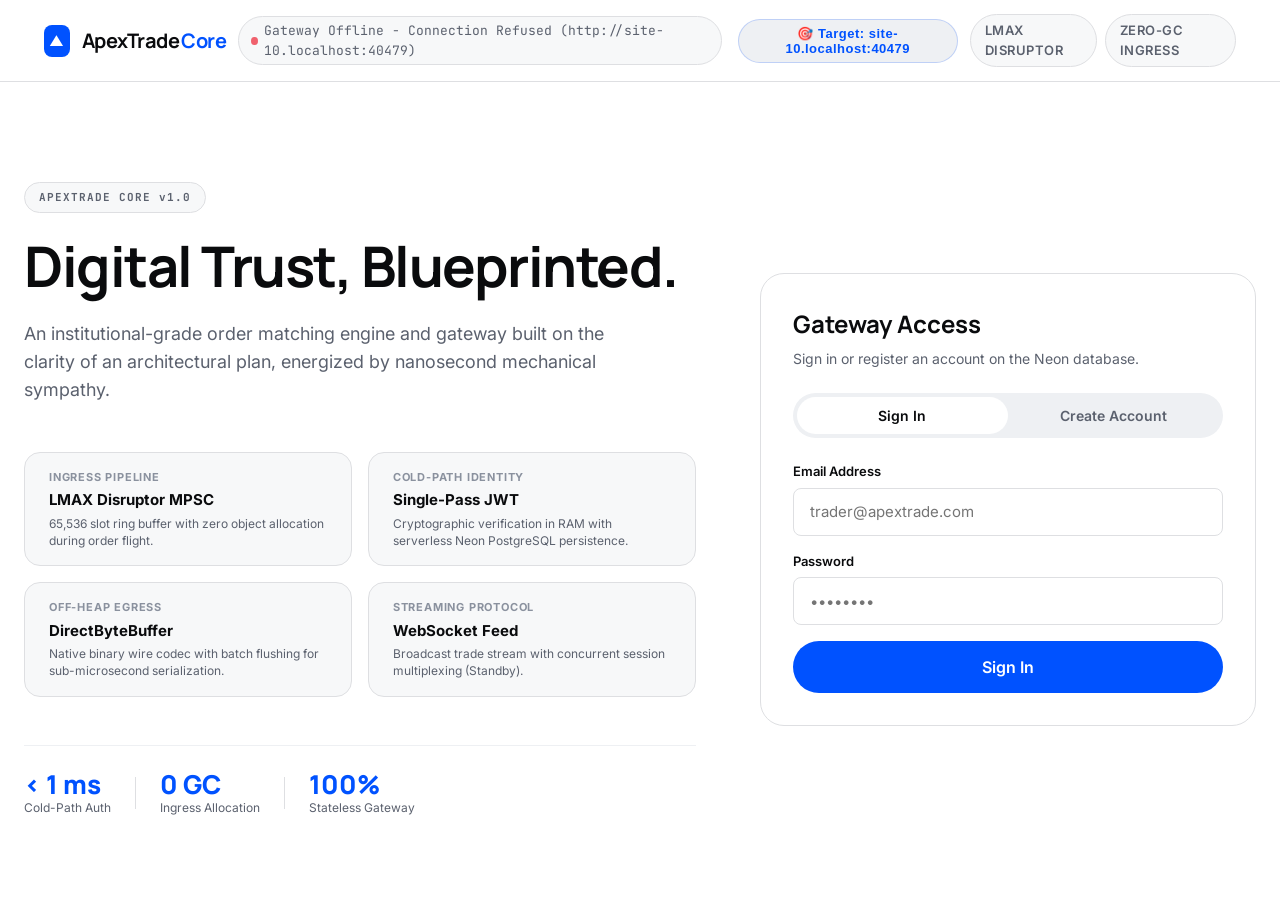
==== commit 76b92ee6: "feat(market-data): implement real-time LTP snapshot hydration on websocket connection" ====
--- a/backend/apextrade-gateway/src/main/resources/static/index.html
+++ b/backend/apextrade-gateway/src/main/resources/static/index.html
@@ -210,7 +210,7 @@
             </div>
             <div class="subnav-stat">
               <span class="stat-label">REFERENCE PRICE</span>
-              <span class="stat-value font-mono font-bold" id="ltp-display">50,000.00</span>
+              <span class="stat-value font-mono font-bold" id="ltp-display">--.--</span>
             </div>
             <div class="subnav-stat">
               <span class="stat-label">ROUNDTRIP LATENCY</span>
